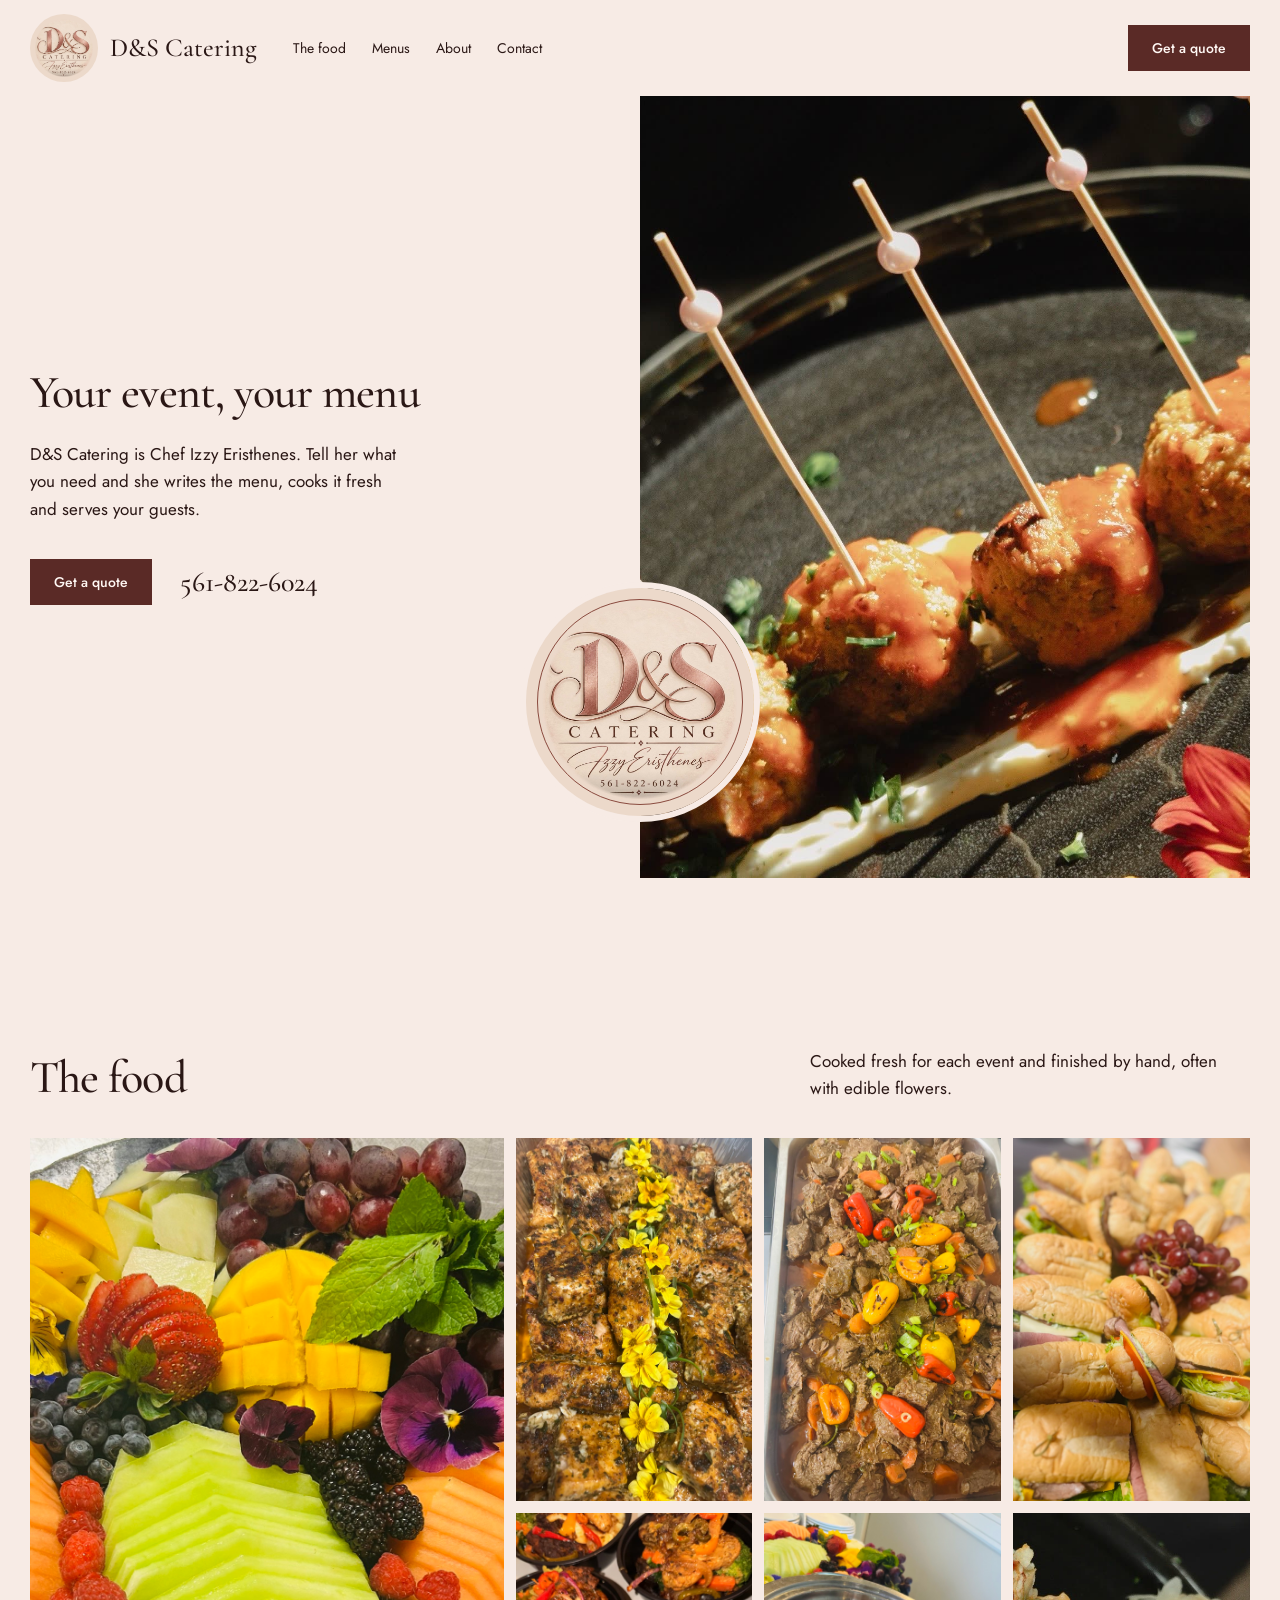
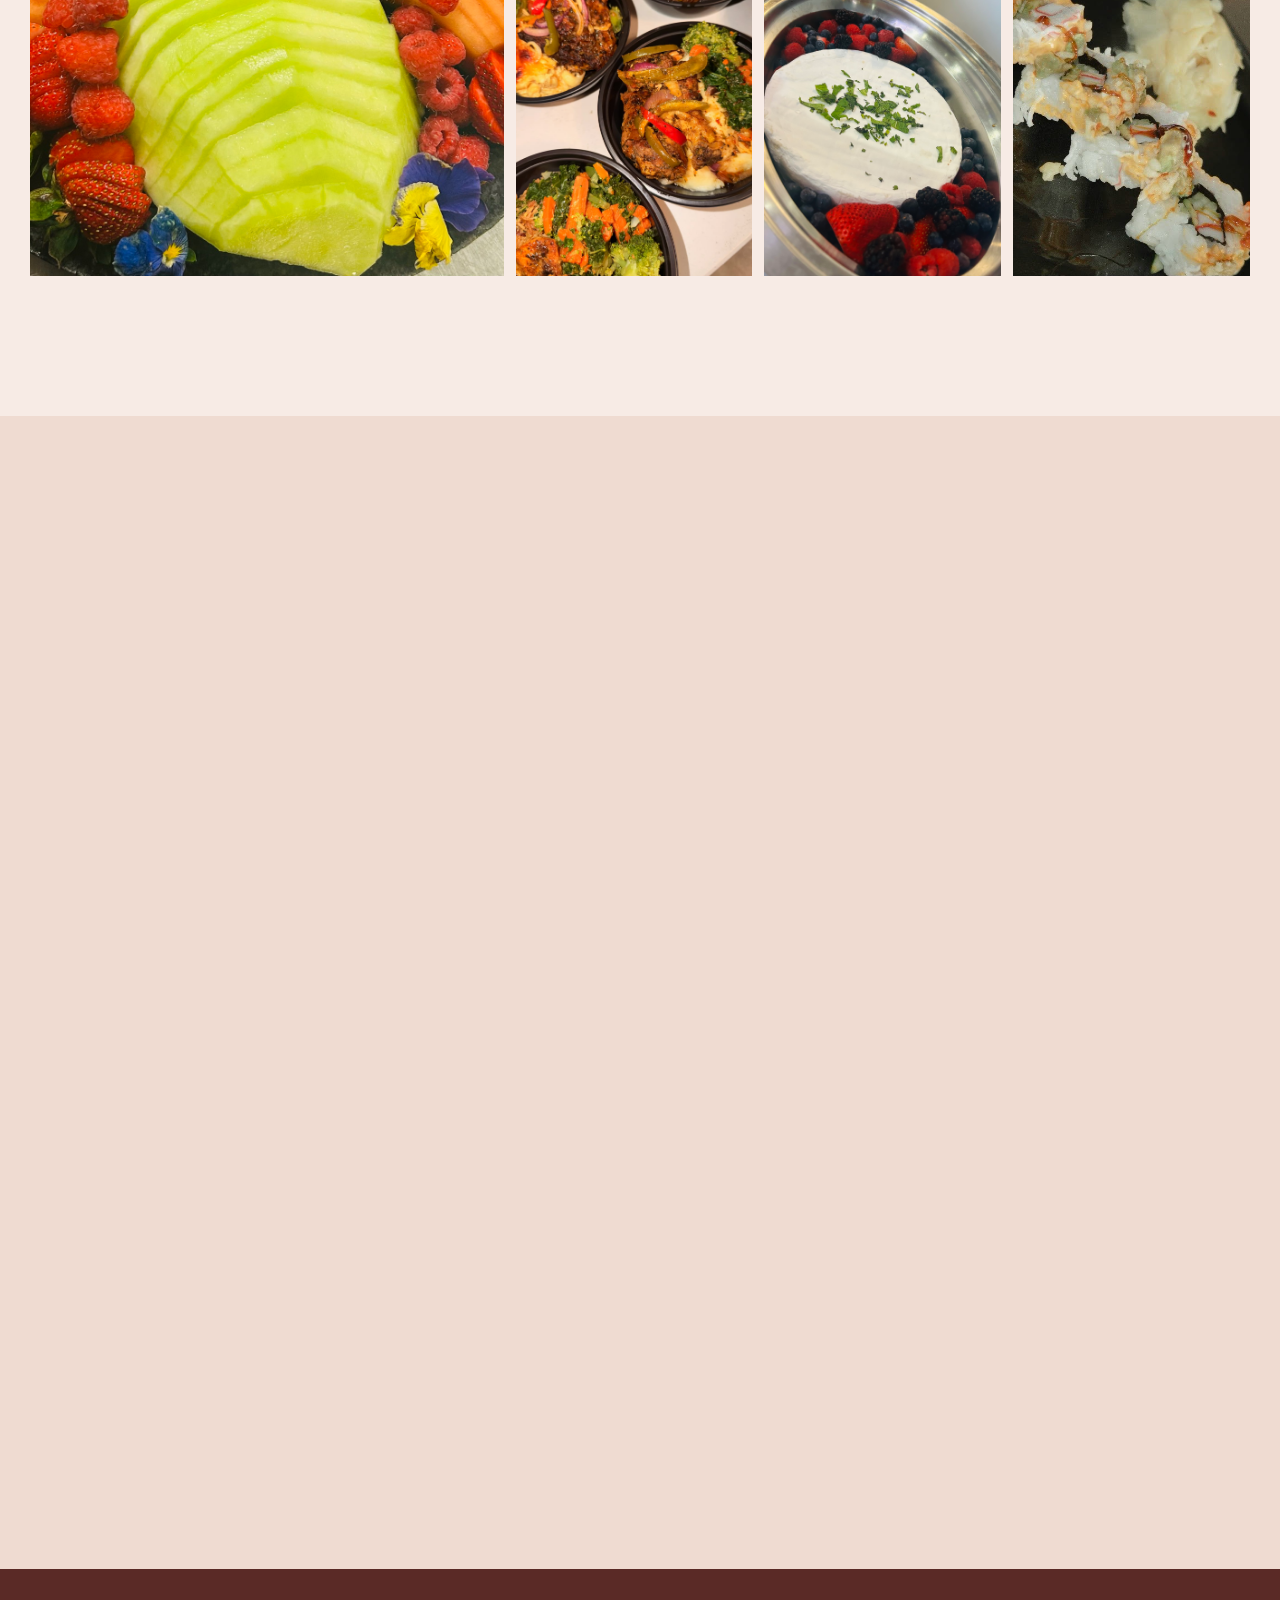
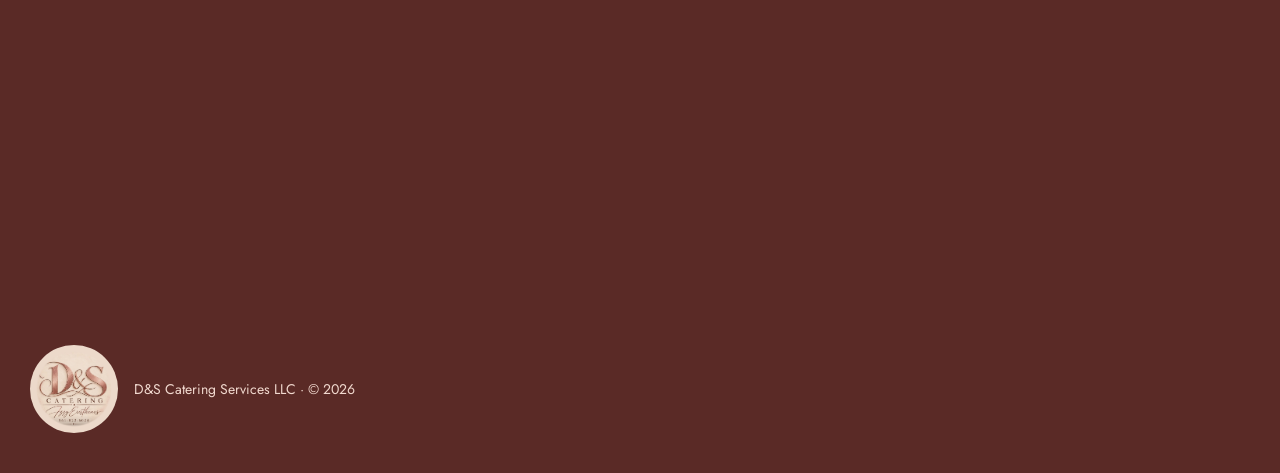
==== index.html @ 4a03cf9d "D&S Catering site draft Co-Authored-By: Claude Opus 5.5 <noreply@anthropic.com>" ====
<!doctype html>
<html lang="en">
<head>
<meta charset="utf-8">
<meta name="viewport" content="width=device-width, initial-scale=1">
<meta name="robots" content="noindex, nofollow">
<title>D&amp;S Catering | Chef Izzy Eristhenes</title>
<meta name="description" content="D&amp;S Catering by Chef Izzy Eristhenes: custom menus for weddings, parties and office lunches. Call 561-822-6024.">
<meta property="og:title" content="D&amp;S Catering">
<meta property="og:description" content="Custom catering menus by Chef Izzy Eristhenes.">
<meta property="og:image" content="img/hero-meatballs.jpg">
<link rel="icon" href="img/logo.jpg?v=2">
<link rel="preconnect" href="https://fonts.googleapis.com">
<link rel="preconnect" href="https://fonts.gstatic.com" crossorigin>
<link href="https://fonts.googleapis.com/css2?family=Cormorant+Garamond:wght@500&family=Jost:wght@400;500&display=swap" rel="stylesheet">
<link rel="stylesheet" href="site.css">
<script>document.documentElement.classList.add('js')</script>
</head>
<body>

<header class="nav">
  <div class="left">
    <a class="brand" href="index.html" aria-label="D&amp;S Catering home"><img src="img/logo.jpg?v=2" width="900" height="900" alt="D&amp;S Catering logo"><span>D&amp;S Catering</span></a>
    <nav class="links" aria-label="Main">
      <a class="wide" href="#food">The food</a>
      <a href="#menus">Menus</a>
      <a href="about.html">About</a>
      <a class="wide" href="#contact">Contact</a>
    </nav>
  </div>
  <a class="btn" href="#contact">Get a quote</a>
</header>

<main id="top">
  <section class="hero" aria-label="Introduction">
    <div class="hero-copy">
      <h1 class="rise">Your event, your menu</h1>
      <p class="rise">D&amp;S Catering is Chef Izzy Eristhenes. Tell her what you need and she writes the menu, cooks it fresh and serves your guests.</p>
      <div class="ctas rise">
        <a class="btn" href="#contact">Get a quote</a>
        <a class="tel" href="tel:+15618226024">561-822-6024</a>
      </div>
    </div>
    <div class="shot">
      <div class="frames" id="crossfade">
        <img class="on" src="img/hero-meatballs.jpg" width="1066" height="1332" alt="Honey sriracha meatball skewers on a dark platter with edible flowers" fetchpriority="high">
        <img src="img/hero-shrimp.jpg" width="966" height="1207" alt="Creamy shrimp pasta topped with pink carnations" loading="lazy">
        <img src="img/hero-mac.jpg" width="1032" height="1290" alt="Baked mac and cheese crowned with orange flowers" loading="lazy">
      </div>
      <img class="seal" src="img/logo.jpg?v=2" width="900" height="900" alt="D&amp;S Catering, Izzy Eristhenes, 561-822-6024">
    </div>
  </section>

  <section class="food" id="food" aria-labelledby="food-h">
    <div class="top">
      <h2 id="food-h" class="rise">The food</h2>
      <p class="rise">Cooked fresh for each event and finished by hand, often with edible flowers.</p>
    </div>
    <div class="mosaic">
      <div class="big rise"><img src="img/fruit-platter.jpg" width="1312" height="1600" alt="Fruit platter with melon, berries, mango and edible pansies" loading="lazy"></div>
      <div class="rise"><img src="img/salmon-yellow.jpg" width="1200" height="1600" alt="Blackened salmon fillets lined with yellow flowers" loading="lazy"></div>
      <div class="rise"><img src="img/beef-peppers.jpg" width="1200" height="1600" alt="Beef tips with roasted sweet peppers" loading="lazy"></div>
      <div class="rise"><img src="img/sandwiches.jpg" width="1200" height="1600" alt="Sandwich platter with grapes" loading="lazy"></div>
      <div class="rise"><img src="img/bowls-close.jpg" width="1200" height="1600" alt="Bowls of chicken with peppers, greens and carrots" loading="lazy"></div>
      <div class="rise"><img src="img/dip-berries.jpg" width="1200" height="1600" alt="Herb dip in a silver dish ringed with fresh berries" loading="lazy"></div>
      <div class="rise"><img src="img/sushi.jpg" width="824" height="658" alt="Sushi roll with spicy mayo and pickled ginger" loading="lazy"></div>
    </div>
  </section>

  <section class="menus" id="menus" aria-labelledby="menus-h">
    <div class="top">
      <h2 id="menus-h" class="rise">Any menu, built around you</h2>
      <p class="rise">Give Izzy your guest count, your budget and any dietary needs, and she writes the menu to fit. Here are three of hers. Order one as it is, swap any dish, or ask for something new.</p>
    </div>
    <div class="cards">
      <a class="card rise" data-ui href="img/menu-packages.jpg" target="_blank" rel="noopener">
        <span class="sheet"><img src="img/menu-packages.jpg" width="1158" height="1500" alt="D&amp;S signature catering menu: sandwich and pasta package, Caribbean-inspired chicken buffet, blackened chicken bowl buffet" loading="lazy"></span>
        <span class="name">Catering packages</span>
        <span class="price">$20 to $28 per person</span>
      </a>
      <a class="card rise" data-ui href="img/menu-bowls.jpg" target="_blank" rel="noopener">
        <span class="sheet"><img src="img/menu-bowls.jpg" width="994" height="1500" alt="D&amp;S signature bowls and chef's entrées menu" loading="lazy"></span>
        <span class="name">Signature bowls and entrées</span>
        <span class="price">$12 to $16 each</span>
      </a>
      <a class="card rise" data-ui href="img/menu-boxes.jpg" target="_blank" rel="noopener">
        <span class="sheet"><img src="img/menu-boxes.jpg" width="1171" height="1500" alt="D&amp;S special menu: breakfast and lunch or dinner boxes" loading="lazy"></span>
        <span class="name">Breakfast, lunch and dinner</span>
        <span class="price">$11 and $15 each</span>
      </a>
    </div>
    <p class="ask rise">Do not see what you want? Ask. Izzy will make it.</p>
    <a class="btn rise" href="#contact">Get a quote</a>
  </section>

  <section class="contact" id="contact" aria-labelledby="contact-h">
    <div class="row">
      <div>
        <h2 id="contact-h" class="rise">Tell Izzy about your event</h2>
        <p class="rise">Share the date, the guest count and what you have in mind. She will come back with a menu and a quote.</p>
      </div>
      <div class="side rise">
        <a class="tel" href="tel:+15618226024">561-822-6024</a>
        <a class="mail link" href="mailto:dscatering09@gmail.com">dscatering09@gmail.com</a>
        <div class="ctas">
          <a class="btn" href="sms:+15618226024">Text Izzy</a>
          <a class="btn" href="mailto:dscatering09@gmail.com?subject=Catering%20quote&amp;body=Hi%20Izzy%2C%0A%0AEvent%20date%3A%20%0AGuests%3A%20%0AWhat%20we%20have%20in%20mind%3A%20">Email Izzy</a>
        </div>
      </div>
    </div>
    <footer class="foot"><img src="img/logo.jpg?v=2" width="900" height="900" alt="D&amp;S Catering logo" loading="lazy"><span>D&amp;S Catering Services LLC &middot; &copy; 2026</span></footer>
  </section>
</main>

<script src="site.js"></script>
</body>
</html>
---- site.css ----
:root{
  --bg:#f7ebe5;--surface:#efdbd1;--ink:#2a1715;--muted:#684c45;--accent:#5a2a26;--accent-ink:#fff8f4;--rose:#8a4b3f;
  --display:"Cormorant Garamond",Georgia,serif;--text:"Jost",system-ui,sans-serif;
  --s1:14px;--s2:17px;--s3:clamp(24px,2.2vw,32px);--s4:clamp(34px,3.6vw,52px);
  --m:30px;--ease:cubic-bezier(.2,.7,.2,1);
}
*{box-sizing:border-box;margin:0;padding:0}
html{background:var(--bg);scroll-behavior:smooth}
body{background:var(--bg);color:var(--ink);font-family:var(--text);font-size:var(--s2);line-height:1.6;-webkit-font-smoothing:antialiased;overflow-x:clip}
img{display:block;max-width:100%}
a{color:inherit}
h1,h2{font-family:var(--display);font-weight:500;letter-spacing:-.02em;line-height:1.04;font-size:var(--s4)}
:focus-visible{outline:2px solid var(--rose);outline-offset:3px}
::selection{background:var(--accent);color:var(--accent-ink)}
.btn{display:inline-flex;align-items:center;justify-content:center;font:500 var(--s1)/1 var(--text);text-decoration:none;background:var(--accent);color:var(--accent-ink);padding:16px 24px;transition:transform .2s var(--ease),background .2s}
.btn:hover{background:#7a3c35}
.btn:active{transform:scale(.97)}
.link{text-decoration:underline;text-underline-offset:5px;transition:color .2s}
.link:hover{color:var(--rose)}

/* nav */
.nav{display:flex;justify-content:space-between;align-items:center;padding:14px var(--m);font-size:var(--s1)}
.nav .left{display:flex;align-items:center;gap:36px}
.brand{display:flex;align-items:center;gap:12px;text-decoration:none}
.brand img{width:68px;height:68px;border-radius:50%}
.brand span{font-family:var(--display);font-size:26px;font-weight:500}
.nav .links{display:flex;gap:26px}
.nav .links a{text-decoration:none}
.nav .links a:hover,.nav .links a[aria-current]{text-decoration:underline;text-underline-offset:5px}

/* home: hero */
.hero{display:grid;grid-template-columns:1fr 1fr;padding:0 var(--m) var(--m);height:calc(100svh - 88px);min-height:600px;max-height:860px}
.hero-copy{display:flex;flex-direction:column;justify-content:center;padding-right:150px}
.hero p{margin-top:24px;max-width:38ch}
.ctas{display:flex;align-items:center;gap:28px;margin-top:36px;flex-wrap:wrap}
.tel{font-family:var(--display);font-size:var(--s3);text-decoration:none;line-height:1;font-weight:500}
.shot{position:relative}
.frames{position:absolute;inset:0;overflow:hidden}
.frames img{position:absolute;inset:0;width:100%;height:100%;object-fit:cover;opacity:0;transition:opacity 1.6s ease}
.frames img.on{opacity:1}
.seal{position:absolute;left:-120px;bottom:56px;width:240px;height:240px;border-radius:50%;border:6px solid var(--bg);outline:1.5px solid var(--rose);outline-offset:-18px}

/* home: food */
.food{padding:140px var(--m) 0}
.top{display:flex;justify-content:space-between;align-items:end;gap:40px;margin-bottom:36px}
.top p{max-width:44ch}
.mosaic{display:grid;grid-template-columns:2fr 1fr 1fr 1fr;grid-template-rows:1fr 1fr;gap:12px;height:min(82vh,760px)}
.mosaic div{overflow:hidden}
.mosaic .big{grid-row:1/3}
.mosaic img{width:100%;height:100%;object-fit:cover;transition:transform .6s var(--ease)}
.mosaic div:hover img{transform:scale(1.04)}

/* home: menus */
.menus{margin-top:140px;padding:120px var(--m);background:var(--surface)}
.cards{display:grid;grid-template-columns:repeat(3,1fr);gap:28px}
.card{display:block;text-decoration:none}
.card .sheet{display:block;overflow:hidden;aspect-ratio:10/13}
.card img{width:100%;height:100%;object-fit:cover;object-position:top;transition:transform .6s var(--ease)}
.card:hover img{transform:scale(1.02)}
.card .name{display:block;margin-top:18px;font-weight:500}
.card .price{display:block;color:var(--muted);font-size:var(--s1)}
.ask{margin-top:56px;font-family:var(--display);font-size:var(--s3);line-height:1.25;font-weight:500;max-width:30ch}
.ask + .btn{margin-top:24px}

/* about */
.who{display:grid;grid-template-columns:1fr 1fr;gap:72px;align-items:center;padding:24px var(--m) 0}
.who .portrait{width:100%;height:auto;aspect-ratio:1;object-fit:cover}
.who p{margin-top:24px;max-width:46ch}
.who .motto{font-family:var(--display);font-size:var(--s3);line-height:1.25;font-weight:500;margin-top:32px;max-width:24ch}
.caters{padding:140px var(--m)}
.caters h2{margin-bottom:36px}
.kinds{display:grid;grid-template-columns:repeat(3,1fr);gap:28px}
.kinds img{width:100%;height:auto;aspect-ratio:4/3;object-fit:cover}
.kinds .name{display:block;margin-top:18px;font-weight:500}
.kinds .line{display:block;color:var(--muted);font-size:var(--s1)}

/* contact */
.contact{background:var(--accent);color:var(--accent-ink);padding:110px var(--m) 40px}
.contact .row{display:grid;grid-template-columns:1fr 1fr;gap:72px;align-items:center}
.contact p{margin-top:20px;max-width:40ch;color:#f1d9cf}
.contact .tel{font-size:var(--s4);display:block}
.contact .mail{display:block;margin-top:14px;font-size:var(--s2)}
.contact .ctas .btn{background:var(--bg);color:var(--ink)}
.contact .ctas .btn:hover{background:#fff}
.foot{display:flex;align-items:center;gap:16px;margin-top:96px;font-size:var(--s1);color:#f1d9cf}
.foot img{width:88px;height:88px;border-radius:50%}

.js .rise{opacity:0;transform:translateY(24px);transition:opacity .8s var(--ease),transform .8s var(--ease)}
.js .rise.in{opacity:1;transform:none}

@media (max-width:900px){
  :root{--m:16px}
  .brand span,.nav .links .wide{display:none}
  .brand img{width:56px;height:56px}
  .nav .left{gap:18px}
  .nav .links{gap:18px}
  .nav .btn{padding:14px 16px}
  .hero{display:flex;flex-direction:column-reverse;height:auto;min-height:0;max-height:none;padding-bottom:0}
  .shot{aspect-ratio:4/5;max-height:56svh;width:100%}
  .seal{left:16px;bottom:-84px;width:168px;height:168px;border-width:5px;outline-offset:-14px}
  .hero-copy{padding:116px 0 0}
  .food{padding-top:96px}
  .top{display:block}
  .top p{margin-top:16px}
  .mosaic{grid-template-columns:1fr 1fr;grid-template-rows:auto;height:auto;gap:8px}
  .mosaic .big{grid-row:auto;grid-column:1/3;aspect-ratio:4/3}
  .mosaic div{aspect-ratio:1}
  .menus{margin-top:96px;padding:88px var(--m)}
  .cards{grid-template-columns:1fr;gap:40px}
  .ask{margin-top:48px}
  .who{display:block;padding-top:8px}
  .who .copy{margin-top:36px}
  .caters{padding:96px var(--m)}
  .kinds{grid-template-columns:1fr;gap:36px}
  .contact{padding-top:88px}
  .contact .row{display:block}
  .contact .side{margin-top:40px}
  .foot{margin-top:72px}
}
@media (prefers-reduced-motion:reduce){
  html{scroll-behavior:auto}
  .frames img{transition:none}
  .js .rise{opacity:1;transform:none;transition:none}
}
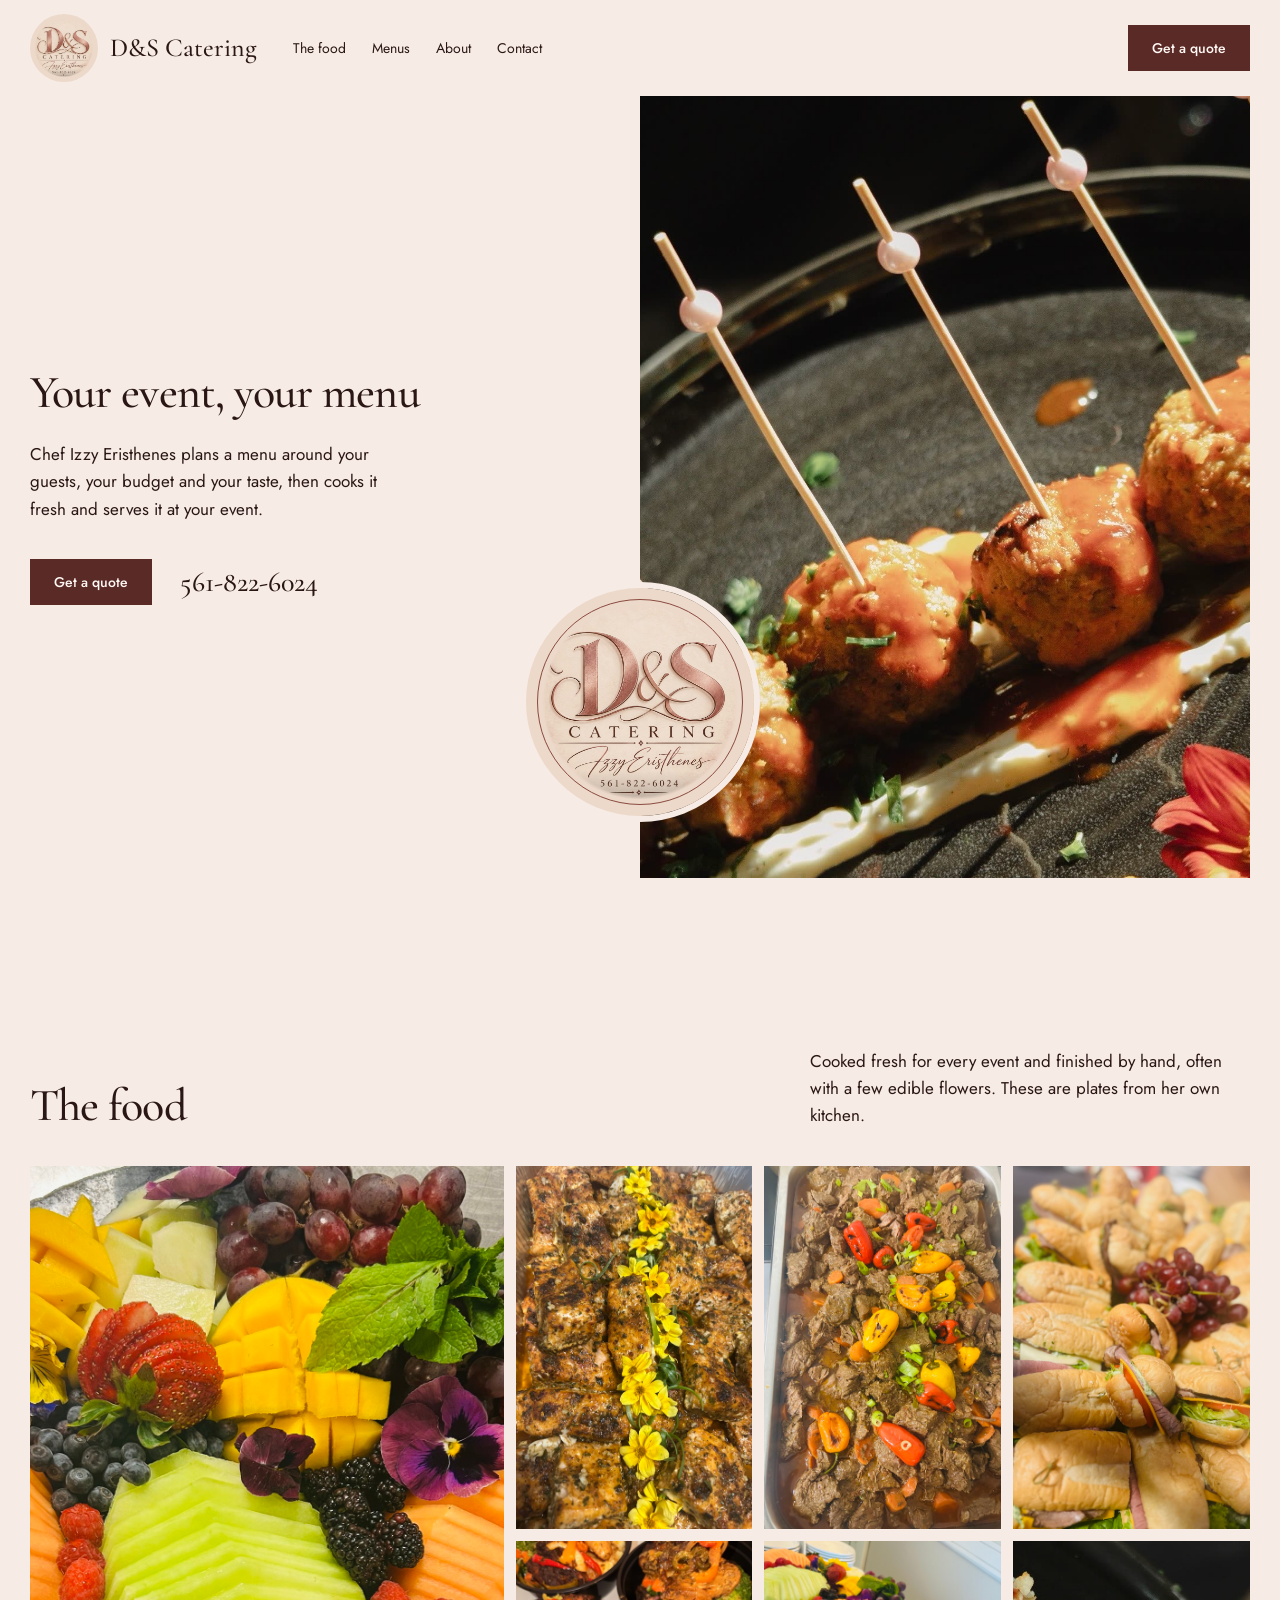
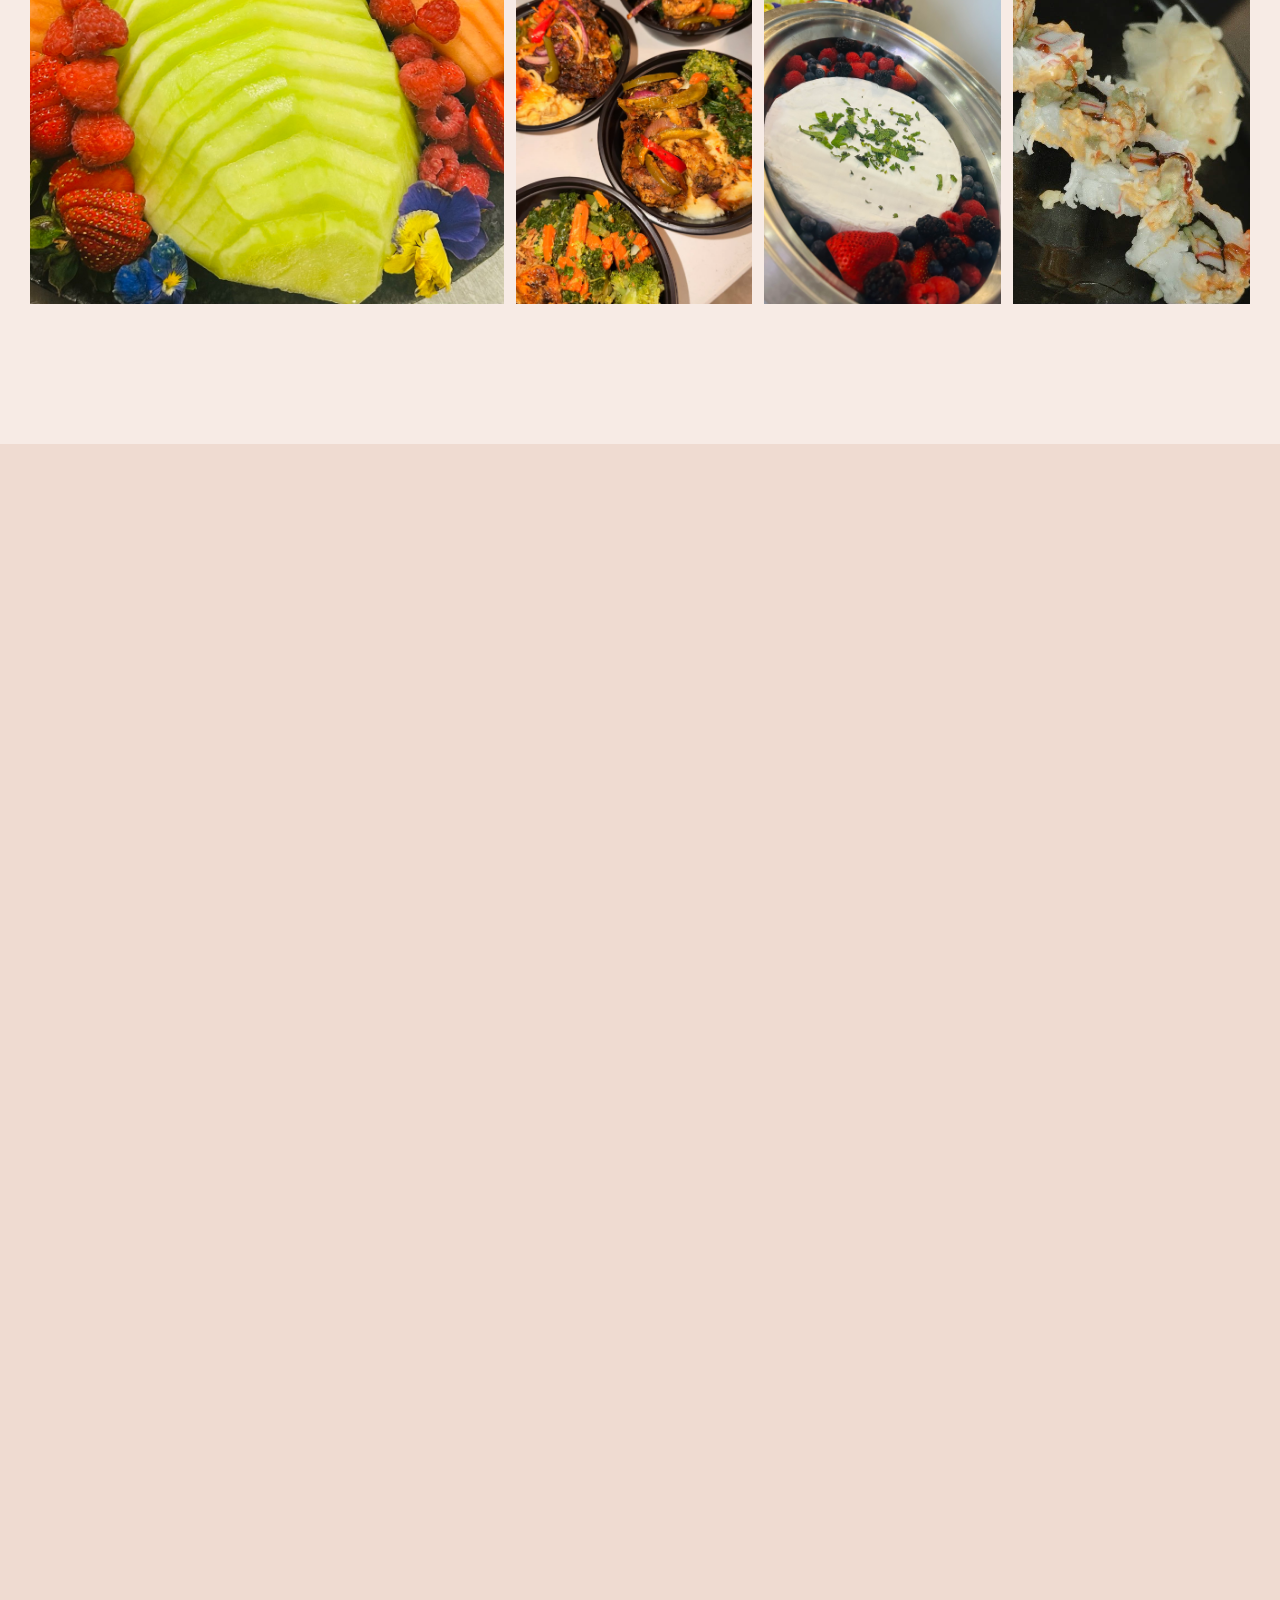
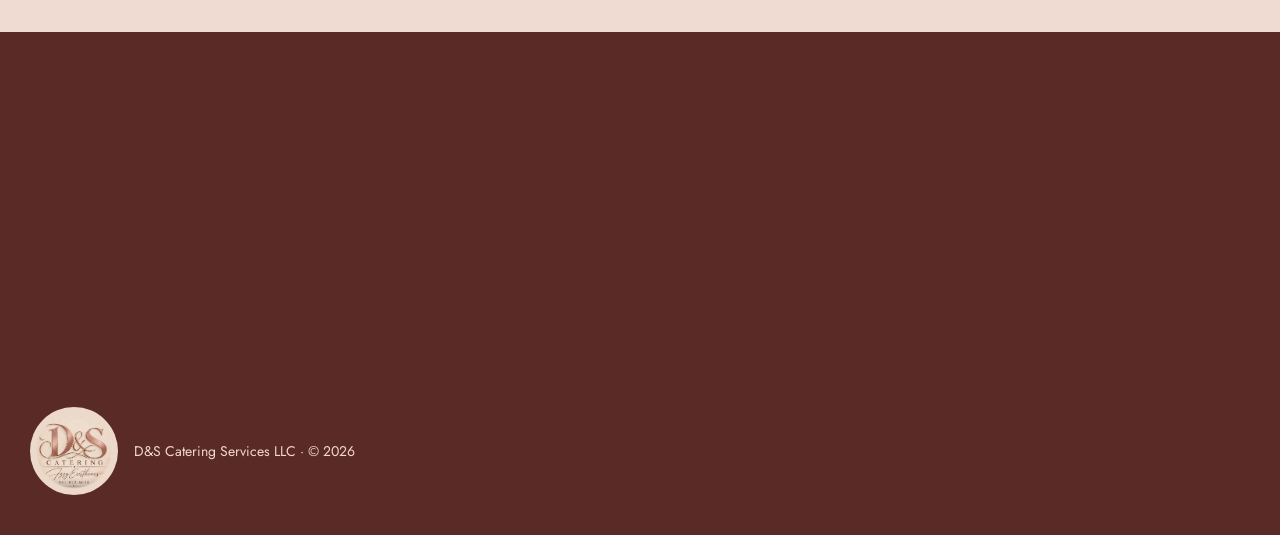
==== commit 6c25f2e0: "Launch prep: custom domain, indexable, sitemap, canonical, business schema Co-Authored-By: Claude Op" ====
--- a/index.html
+++ b/index.html
@@ -3,18 +3,23 @@
 <head>
 <meta charset="utf-8">
 <meta name="viewport" content="width=device-width, initial-scale=1">
-<meta name="robots" content="noindex, nofollow">
 <title>D&amp;S Catering | Chef Izzy Eristhenes</title>
 <meta name="description" content="D&amp;S Catering by Chef Izzy Eristhenes: custom menus for weddings, parties and office lunches. Call 561-822-6024.">
 <meta property="og:title" content="D&amp;S Catering">
 <meta property="og:description" content="Custom catering menus by Chef Izzy Eristhenes.">
-<meta property="og:image" content="img/hero-meatballs.jpg">
+<meta property="og:image" content="https://dscateringservices.com/img/hero-meatballs.jpg">
+<meta property="og:url" content="https://dscateringservices.com/">
+<meta property="og:type" content="website">
+<link rel="canonical" href="https://dscateringservices.com/">
 <link rel="icon" href="img/logo.jpg?v=2">
 <link rel="preconnect" href="https://fonts.googleapis.com">
 <link rel="preconnect" href="https://fonts.gstatic.com" crossorigin>
 <link href="https://fonts.googleapis.com/css2?family=Cormorant+Garamond:wght@500&family=Jost:wght@400;500&display=swap" rel="stylesheet">
 <link rel="stylesheet" href="site.css">
 <script>document.documentElement.classList.add('js')</script>
+<script type="application/ld+json">
+{"@context":"https://schema.org","@type":"FoodEstablishment","name":"D&S Catering Services LLC","alternateName":"D&S Catering","url":"https://dscateringservices.com/","logo":"https://dscateringservices.com/img/logo.jpg","image":"https://dscateringservices.com/img/hero-meatballs.jpg","telephone":"+1-561-822-6024","email":"dscatering09@gmail.com","founder":{"@type":"Person","name":"Izmarthe Eristhenes"},"slogan":"Where every bite is made with passion."}
+</script>
 </head>
 <body>
 
@@ -35,7 +40,7 @@
   <section class="hero" aria-label="Introduction">
     <div class="hero-copy">
       <h1 class="rise">Your event, your menu</h1>
-      <p class="rise">D&amp;S Catering is Chef Izzy Eristhenes. Tell her what you need and she writes the menu, cooks it fresh and serves your guests.</p>
+      <p class="rise">Chef Izzy Eristhenes plans a menu around your guests, your budget and your taste, then cooks it fresh and serves it at your event.</p>
       <div class="ctas rise">
         <a class="btn" href="#contact">Get a quote</a>
         <a class="tel" href="tel:+15618226024">561-822-6024</a>
@@ -54,7 +59,7 @@
   <section class="food" id="food" aria-labelledby="food-h">
     <div class="top">
       <h2 id="food-h" class="rise">The food</h2>
-      <p class="rise">Cooked fresh for each event and finished by hand, often with edible flowers.</p>
+      <p class="rise">Cooked fresh for every event and finished by hand, often with a few edible flowers. These are plates from her own kitchen.</p>
     </div>
     <div class="mosaic">
       <div class="big rise"><img src="img/fruit-platter.jpg" width="1312" height="1600" alt="Fruit platter with melon, berries, mango and edible pansies" loading="lazy"></div>
@@ -70,7 +75,7 @@
   <section class="menus" id="menus" aria-labelledby="menus-h">
     <div class="top">
       <h2 id="menus-h" class="rise">Any menu, built around you</h2>
-      <p class="rise">Give Izzy your guest count, your budget and any dietary needs, and she writes the menu to fit. Here are three of hers. Order one as it is, swap any dish, or ask for something new.</p>
+      <p class="rise">Tell Izzy how many guests, what you want to spend and any allergies or diets, and she writes a menu that fits. These three are a starting point: order one as written, swap a dish, or ask for something that isn&rsquo;t on any of them.</p>
     </div>
     <div class="cards">
       <a class="card rise" data-ui href="img/menu-packages.jpg" target="_blank" rel="noopener">
@@ -89,7 +94,7 @@
         <span class="price">$11 and $15 each</span>
       </a>
     </div>
-    <p class="ask rise">Do not see what you want? Ask. Izzy will make it.</p>
+    <p class="ask rise">Want something you don&rsquo;t see here? Just ask. Izzy will build it into your menu.</p>
     <a class="btn rise" href="#contact">Get a quote</a>
   </section>
 
@@ -97,7 +102,7 @@
     <div class="row">
       <div>
         <h2 id="contact-h" class="rise">Tell Izzy about your event</h2>
-        <p class="rise">Share the date, the guest count and what you have in mind. She will come back with a menu and a quote.</p>
+        <p class="rise">Send the date, how many guests and what you&rsquo;re craving. Izzy will get back to you with a menu and a price.</p>
       </div>
       <div class="side rise">
         <a class="tel" href="tel:+15618226024">561-822-6024</a>
